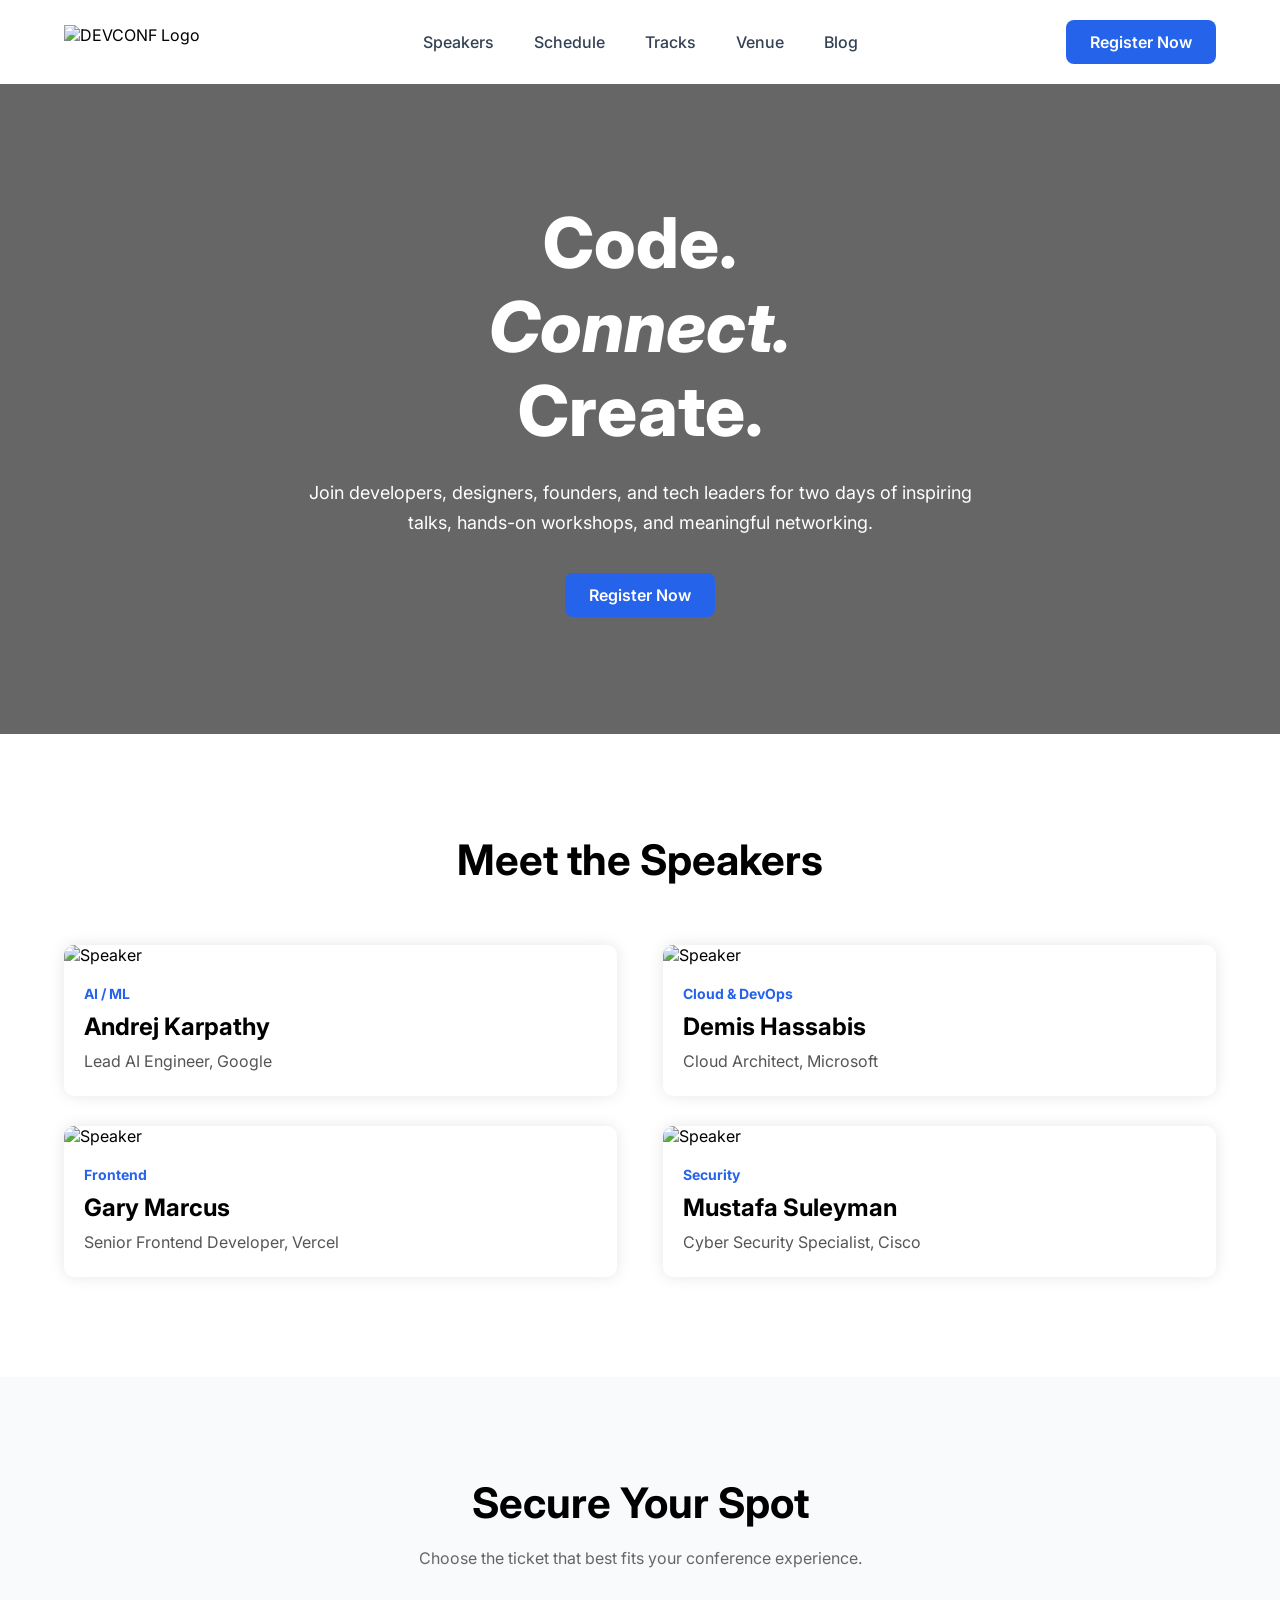
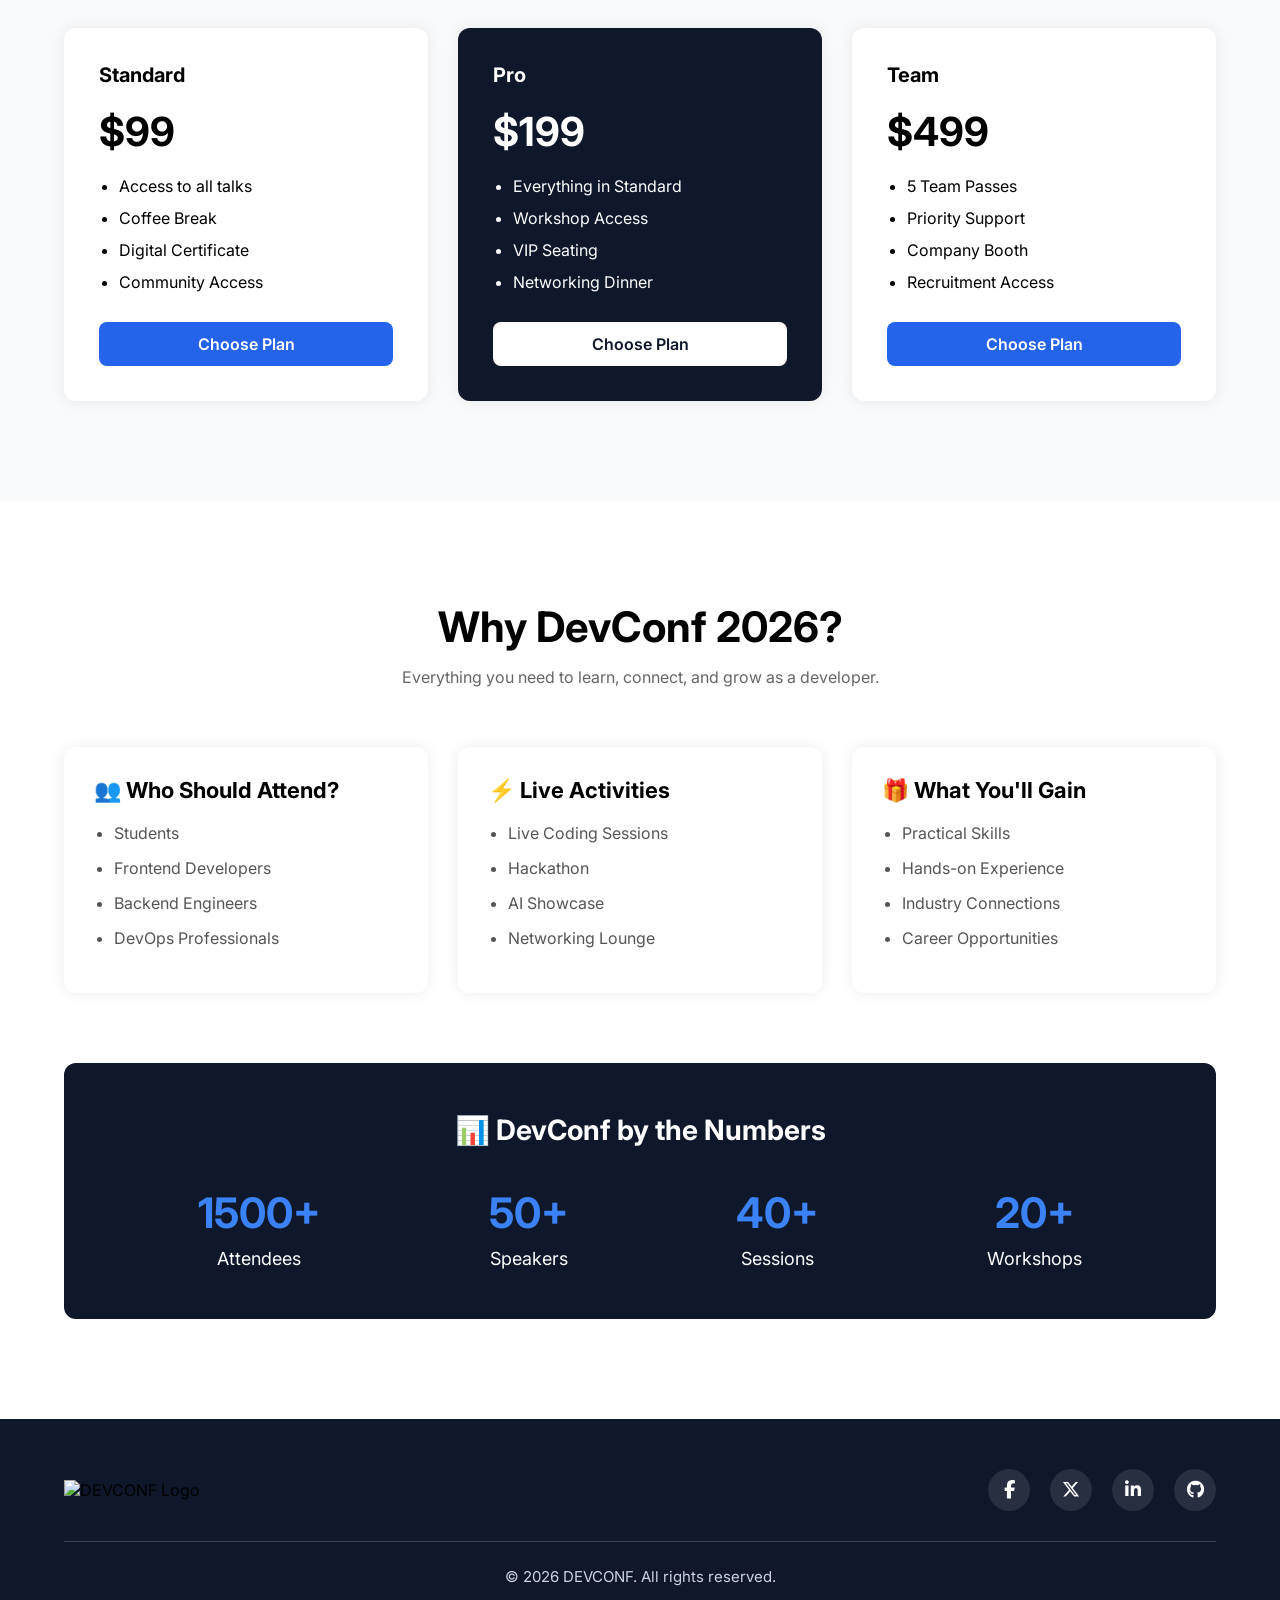
==== index.html @ 62c3b2ff "Add files via upload" ====
<!DOCTYPE html>
<html>
<head>
    <meta charset="UTF-8">
    <meta name="viewport" content="width=device-width, initial-scale=1.0">
    <title>DEVCONF 2026</title>

    <!-- Google Font -->
    <link rel="preconnect" href="https://fonts.googleapis.com">
    <link rel="preconnect" href="https://fonts.gstatic.com" crossorigin>

    <link href="https://fonts.googleapis.com/css2?family=Inter:wght@300;400;500;600;700;800&display=swap" rel="stylesheet">

    <!-- CSS -->
    <link rel="stylesheet" href="style.css">
    <link rel="stylesheet" href="https://cdnjs.cloudflare.com/ajax/libs/font-awesome/6.7.2/css/all.min.css">
</head>

<body>

    <!-- ================= NAVBAR ================= -->

    <nav>

        <div class="container navbar">

           <div class="logo">

    <img src="./images/logo.png" alt="DEVCONF Logo">

    

</div>
            <ul class="menu">
                <li><a href="#">Speakers</a></li>
                <li><a href="#">Schedule</a></li>
                <li><a href="#">Tracks</a></li>
                <li><a href="#">Venue</a></li>
                <li><a href="#">Blog</a></li>
            </ul>

            <a href="#" class="btn">Register Now</a>

        </div>

    </nav>


<!-- Hero Section -->

<div class="hero">

    <div class="overlay">

        <div class="container">

            <div class="hero-content">

                <h1>
                    Code.
                    <br>
                    <span><i>Connect.</i></span>
                    <br>
                    Create.
                </h1>

                <p>
                    Join developers, designers, founders, and tech leaders for two days of inspiring talks, hands-on workshops, and meaningful networking.
                </p>

                <a href="#" class="btn">Register Now</a>

            </div>

        </div>

    </div>

</div>

<!-- Meet the Speakers -->

<div class="speakers">

    <div class="container">

        <h2>Meet the Speakers</h2>

        <div class="speaker-card-container">

            <!-- Card 1 -->
            <div class="speaker-card">

                <img src="./images/andrej.png" alt="Speaker">

                <h5>AI / ML</h5>

                <h3>Andrej Karpathy</h3>

                <p>Lead AI Engineer, Google</p>

            </div>

            <!-- Card 2 -->
            <div class="speaker-card">

                <img src="./images/demis.png" alt="Speaker">

                <h5>Cloud & DevOps</h5>

                <h3>Demis Hassabis</h3>

                <p>Cloud Architect, Microsoft</p>

            </div>

            <!-- Card 3 -->
            <div class="speaker-card">

                <img src="./images/gary.png" alt="Speaker">

                <h5>Frontend</h5>

                <h3>Gary Marcus</h3>

                <p>Senior Frontend Developer, Vercel</p>

            </div>

            <!-- Card 4 -->
            <div class="speaker-card">

                <img src="./images/mustafa.png" alt="Speaker">

                <h5>Security</h5>

                <h3>Mustafa Suleyman</h3>

                <p>Cyber Security Specialist, Cisco</p>

            </div>

        </div>

    </div>

</div>

<!-- Pricing Section -->

<div class="pricing">

    <div class="container">

        <h2>Secure Your Spot</h2>

        <p class="pricing-text">
            Choose the ticket that best fits your conference experience.
        </p>

        <div class="pricing-container">

            <!-- Standard -->

            <div class="price-card">

                <h4>Standard</h4>

                <h3>$99</h3>

                <ul>
                    <li>Access to all talks</li>
                    <li>Coffee Break</li>
                    <li>Digital Certificate</li>
                    <li>Community Access</li>
                </ul>

                <a href="#" class="btn">Choose Plan</a>

            </div>

            <!-- Pro -->

            <div class="price-card active">

                <h4>Pro</h4>

                <h3>$199</h3>

                <ul>
                    <li>Everything in Standard</li>
                    <li>Workshop Access</li>
                    <li>VIP Seating</li>
                    <li>Networking Dinner</li>
                </ul>

                <a href="#" class="btn">Choose Plan</a>

            </div>

            <!-- Team -->

            <div class="price-card">

                <h4>Team</h4>

                <h3>$499</h3>

                <ul>
                    <li>5 Team Passes</li>
                    <li>Priority Support</li>
                    <li>Company Booth</li>
                    <li>Recruitment Access</li>
                </ul>

                <a href="#" class="btn">Choose Plan</a>

            </div>

        </div>

    </div>

</div>

<!-- Why DevConf Section -->

<div class="why-devconf">

    <div class="container">

        <h2>Why DevConf 2026?</h2>

        <p class="why-text">
            Everything you need to learn, connect, and grow as a developer.
        </p>

        <div class="why-container">

            <div class="why-card">

                <h3>👥 Who Should Attend?</h3>

                <ul>
                    <li>Students</li>
                    <li>Frontend Developers</li>
                    <li>Backend Engineers</li>
                    <li>DevOps Professionals</li>
                </ul>

            </div>

            <div class="why-card">

                <h3>⚡ Live Activities</h3>

                <ul>
                    <li>Live Coding Sessions</li>
                    <li>Hackathon</li>
                    <li>AI Showcase</li>
                    <li>Networking Lounge</li>
                </ul>

            </div>

            <div class="why-card">

                <h3>🎁 What You'll Gain</h3>

                <ul>
                    <li>Practical Skills</li>
                    <li>Hands-on Experience</li>
                    <li>Industry Connections</li>
                    <li>Career Opportunities</li>
                </ul>

            </div>

        </div>

        <div class="stats">

            <h3>📊 DevConf by the Numbers</h3>

            <div class="stats-container">

                <div class="stat-box">
                    <h2>1500+</h2>
                    <p>Attendees</p>
                </div>

                <div class="stat-box">
                    <h2>50+</h2>
                    <p>Speakers</p>
                </div>

                <div class="stat-box">
                    <h2>40+</h2>
                    <p>Sessions</p>
                </div>

                <div class="stat-box">
                    <h2>20+</h2>
                    <p>Workshops</p>
                </div>

            </div>

        </div>

    </div>

</div>



<!-- Footer -->

<div class="footer">

    <div class="container">

        <div class="footer-top">

    <img src="./images/footer-logo.png" alt="DEVCONF Logo" class="footer-logo">
           <div class="social-icons">

    <a href="#"><i class="fa-brands fa-facebook-f"></i></a>

    <a href="#"><i class="fa-brands fa-x-twitter"></i></a>

    <a href="#"><i class="fa-brands fa-linkedin-in"></i></a>

    <a href="#"><i class="fa-brands fa-github"></i></a>

</div>

        </div>

        <hr>

        <p class="copyright">
            © 2026 DEVCONF. All rights reserved.
        </p>

    </div>

</div>


</body>
</html>
---- style.css ----
*{
    margin:0;
    padding:0;
    box-sizing:border-box;
}

body{
    font-family:'Inter',sans-serif;
}

.container{
    width:90%;
    max-width:1200px;
    margin:auto;
}

/* ================= NAVBAR ================= */

nav{
    width:100%;
    background:#ffffff;
    padding:20px 0;
}

.navbar{
    display:flex;
    justify-content:space-between;
    align-items:center;
}

.logo{
    display: flex;
    align-items: center;
    gap: 12px;
}

.logo img{
    width: 150px;
    height: 34px;
    object-fit: contain;
    display: block;
}

.logo-text h3{
    margin: 0;
    font-size: 18px;
    font-weight: 800;
    line-height: 1.1;
    color: #0F172A;
}
.menu{
    display:flex;
    list-style:none;
    gap:40px;
}

.menu li a{
    text-decoration:none;
    color:#334155;
    font-size:16px;
    font-weight:500;
}

.btn{
    text-decoration:none;
    background:#2563EB;
    color:white;
    padding:12px 24px;
    border-radius:8px;
    font-weight:600;
}

/* ================= HERO SECTION ================= */

.hero{
    background-image: url("./images/banner.jpg");
    background-size: cover;
    background-position: center;
    height: 650px;
}

.overlay{
    width: 100%;
    height: 100%;
    background: rgba(0, 0, 0, 0.6);

    display: flex;
    justify-content: center;
    align-items: center;
}

.hero-content{
    text-align: center;
    color: white;
}

.hero-content h1{
    font-size: 70px;
    font-weight: 800;
    line-height: 1.2;
    margin-bottom: 25px;
}

.hero-content span{
    font-style: italic;
}

.hero-content p{
    width: 700px;
    margin: 0 auto 35px;
    font-size: 18px;
    line-height: 30px;
}

.hero-content .btn{
    display: inline-block;
}
/* ================= SPEAKERS ================= */

.speakers{
    padding: 100px 0;
}

.speakers h2{
    text-align: center;
    font-size: 42px;
    margin-bottom: 60px;
}

.speaker-card-container{
    display: flex;
    justify-content: space-between;
    flex-wrap: wrap;
    gap: 30px;
}

.speaker-card{
    width: 48%;
    border-radius: 10px;
    overflow: hidden;
    box-shadow: 0 0 15px rgba(0,0,0,.1);
}

.speaker-card img{
    width: 100%;
    display: block;
}

.speaker-card h5{
    color: #2563EB;
    font-size: 14px;
    margin: 20px 20px 10px;
}

.speaker-card h3{
    margin: 0 20px 10px;
    font-size: 24px;
}

.speaker-card p{
    margin: 0 20px 25px;
    color: #555;
}
/* ================= PRICING ================= */

.pricing{
    padding:100px 0;
    background:#f8fafc;
}

.pricing h2{
    text-align:center;
    font-size:42px;
}

.pricing-text{
    text-align:center;
    color:#666;
    margin:20px 0 60px;
}

.pricing-container{
    display:flex;
    justify-content:space-between;
    gap:30px;
}

.price-card{
    width:33.33%;
    background:#fff;
    padding:35px;
    border-radius:12px;
    box-shadow:0 0 15px rgba(0,0,0,.08);
}

.price-card h4{
    font-size:20px;
}

.price-card h3{
    font-size:40px;
    margin:20px 0;
}

.price-card ul{
    margin-bottom:30px;
    padding-left:20px;
}

.price-card ul li{
    margin-bottom:12px;
}

.price-card .btn{
    display:block;
    text-align:center;
}

.active{
    background:#0f172a;
    color:white;
}

.active .btn{
    background:white;
    color:#0f172a;
}

/* ================= WHY DEVCONF ================= */

.why-devconf{
    padding:100px 0;
}

.why-devconf h2{
    text-align:center;
    font-size:42px;
    margin-bottom:15px;
}

.why-text{
    text-align:center;
    color:#666;
    margin-bottom:60px;
}

.why-container{
    display:flex;
    justify-content:space-between;
    gap:30px;
    margin-bottom:70px;
}

.why-card{
    width:33.33%;
    background:#ffffff;
    padding:30px;
    border-radius:12px;
    box-shadow:0 0 15px rgba(0,0,0,.08);
}

.why-card h3{
    margin-bottom:20px;
    font-size:22px;
}

.why-card ul{
    padding-left:20px;
}

.why-card li{
    margin-bottom:15px;
    color:#555;
}

.stats{
    background:#0F172A;
    color:white;
    border-radius:12px;
    padding:50px;
}

.stats h3{
    text-align:center;
    margin-bottom:40px;
    font-size:28px;
}

.stats-container{
    display:flex;
    justify-content:space-around;
    text-align:center;
}

.stat-box h2{
    font-size:42px;
    color:#3B82F6;
    margin-bottom:10px;
}

.stat-box p{
    font-size:18px;
}

/* ================= FOOTER ================= */

.footer{
    background:#0F172A;
    padding:50px 0 25px;
}

.footer-top{
    display:flex;
    justify-content:space-between;
    align-items:center;
    margin-bottom:30px;
}

.footer-top h2{
    color:white;
    font-size:28px;
}

.social-icons{
    display: flex;
    gap: 20px;
}

.social-icons a{
    width: 42px;
    height: 42px;
    background: rgba(255,255,255,0.1);
    color: white;
    border-radius: 50%;

    display: flex;
    justify-content: center;
    align-items: center;

    text-decoration: none;
    font-size: 18px;

    transition: .3s;
}

.social-icons a:hover{
    background: #2563EB;
}
.footer hr{
    border:none;
    border-top:1px solid rgba(255,255,255,.2);
}

.copyright{
    text-align:center;
    color:#cbd5e1;
    margin-top:25px;
    font-size:15px;
}
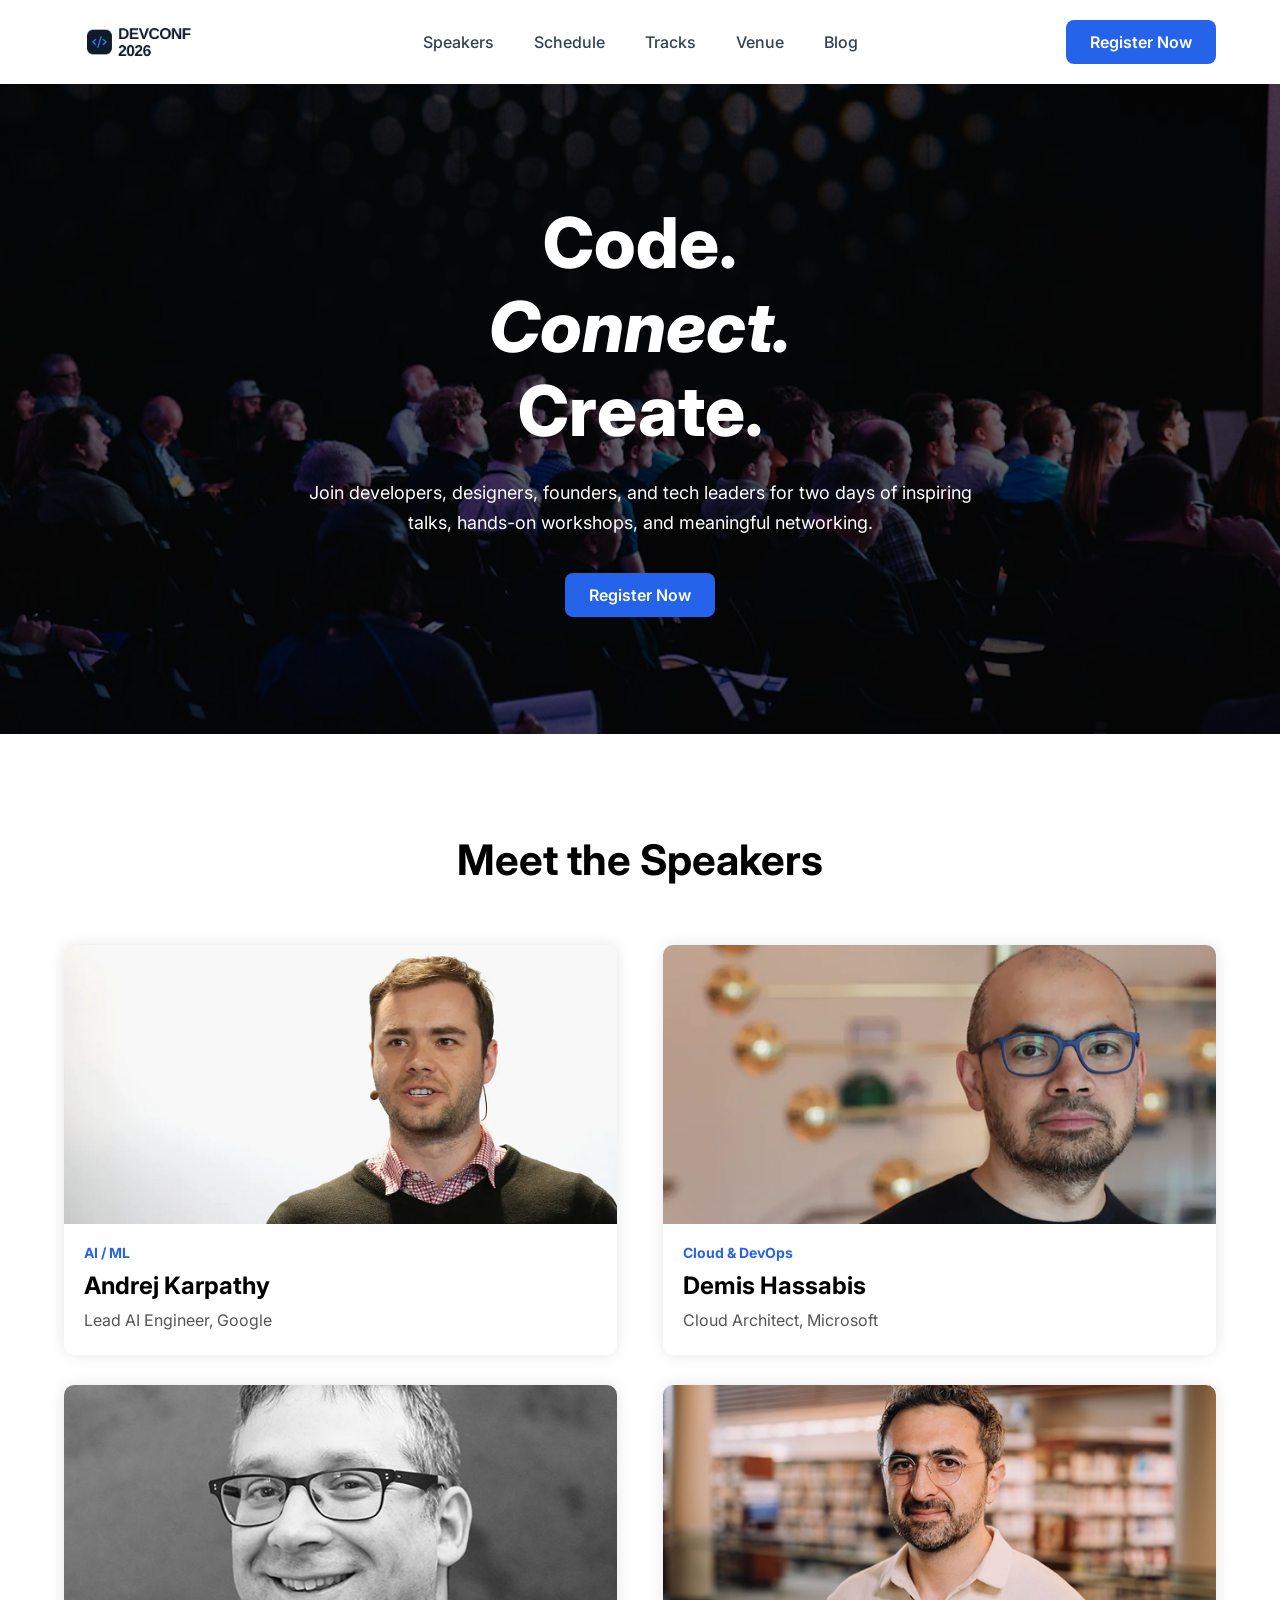
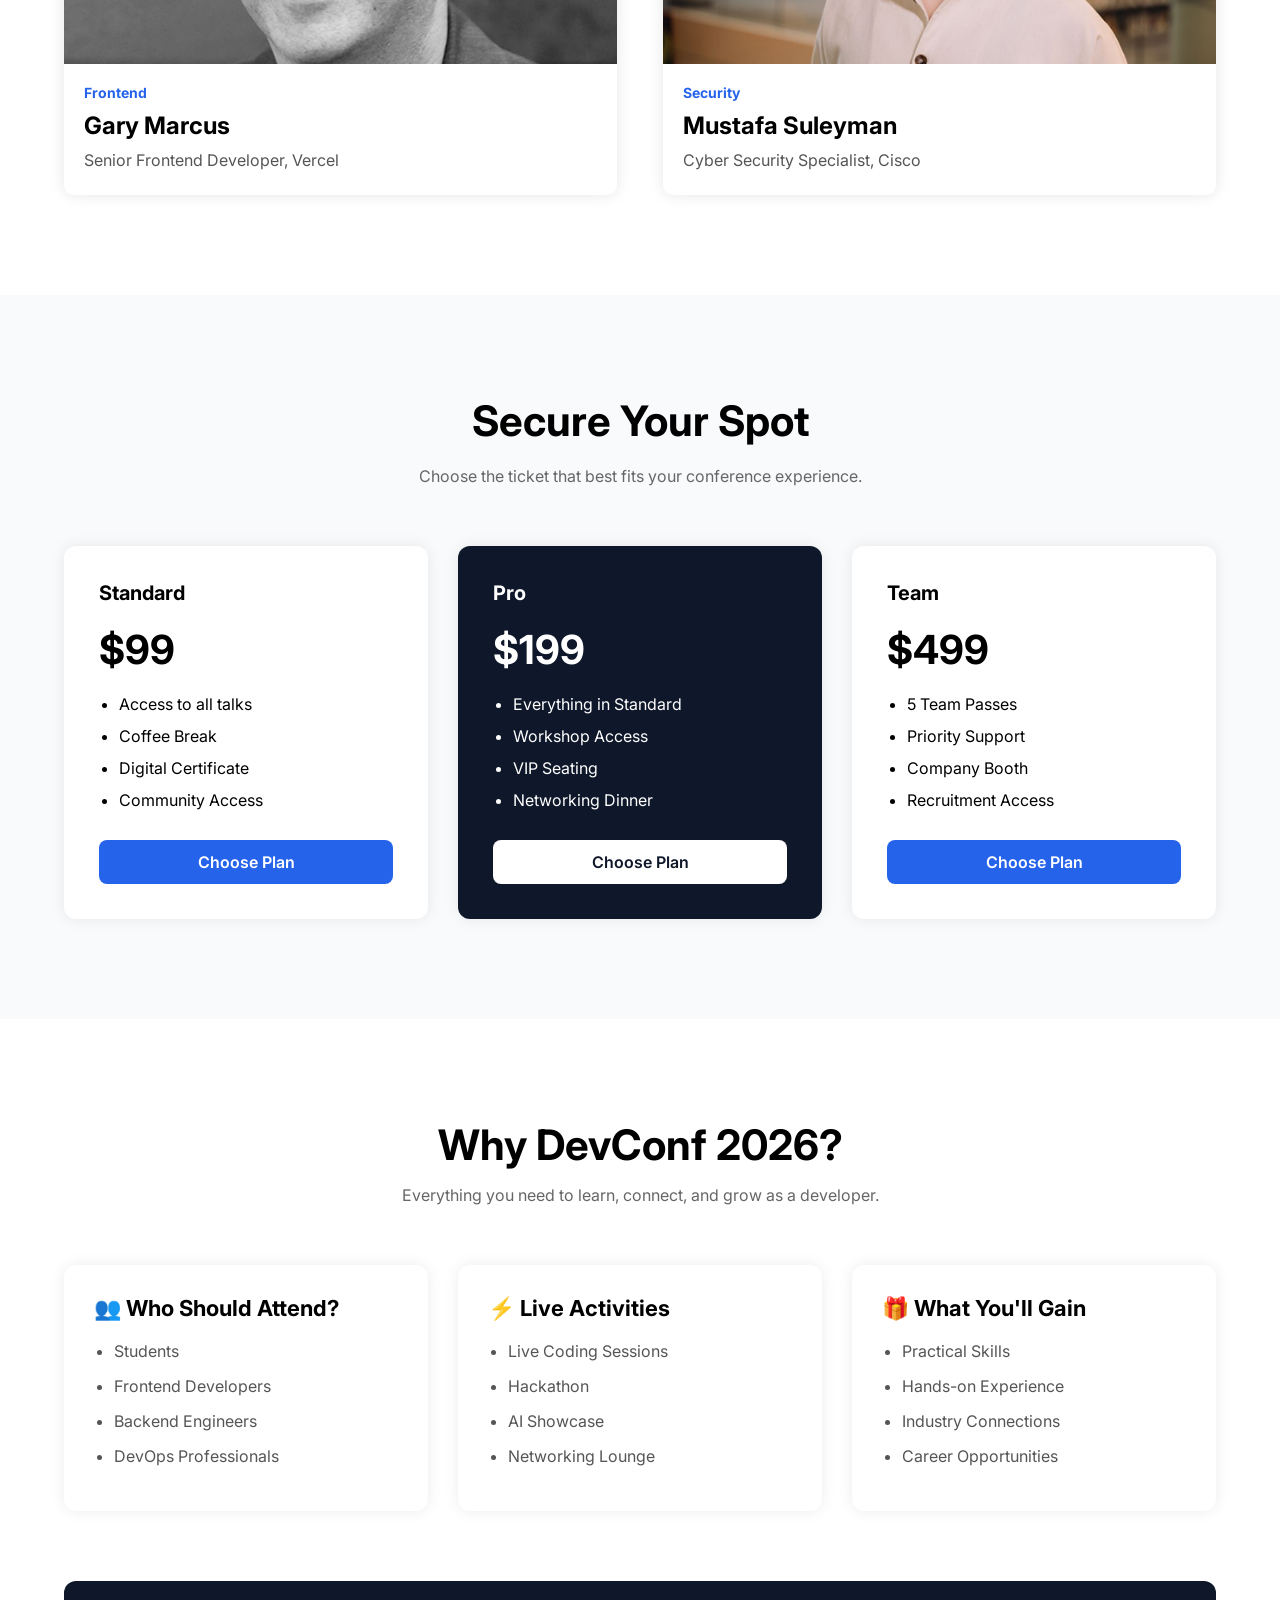
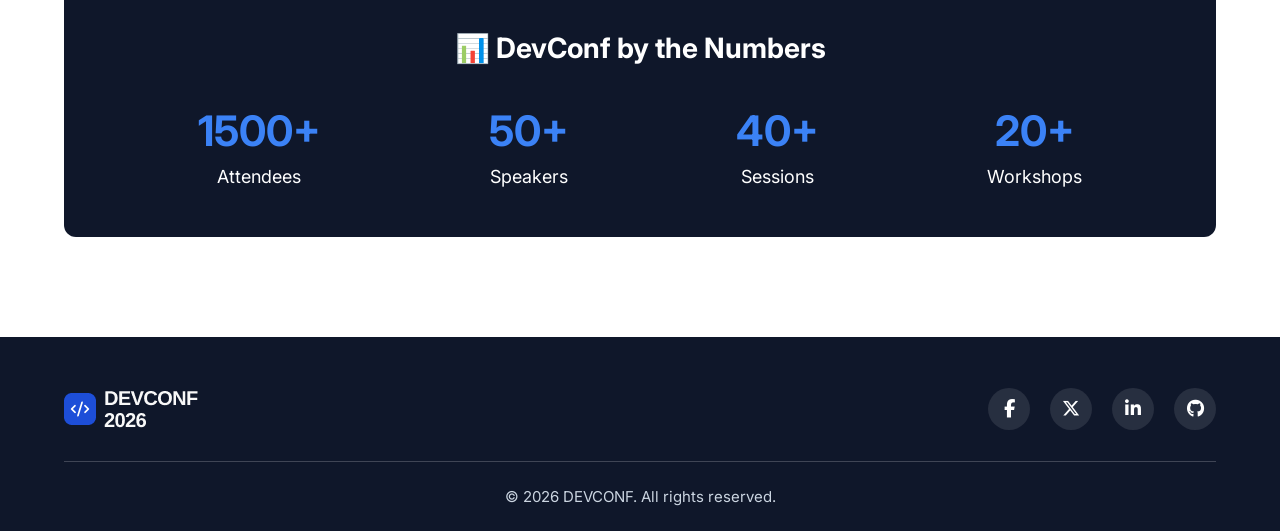
==== commit fd7cd6c5: "Final File with revising" ====
--- a/index.html
+++ b/index.html
@@ -5,20 +5,20 @@
     <meta name="viewport" content="width=device-width, initial-scale=1.0">
     <title>DEVCONF 2026</title>
 
-    <!-- Google Font -->
+    <!-- google font -->
     <link rel="preconnect" href="https://fonts.googleapis.com">
     <link rel="preconnect" href="https://fonts.gstatic.com" crossorigin>
 
     <link href="https://fonts.googleapis.com/css2?family=Inter:wght@300;400;500;600;700;800&display=swap" rel="stylesheet">
 
-    <!-- CSS -->
+   
     <link rel="stylesheet" href="style.css">
     <link rel="stylesheet" href="https://cdnjs.cloudflare.com/ajax/libs/font-awesome/6.7.2/css/all.min.css">
 </head>
 
 <body>
 
-    <!-- ================= NAVBAR ================= -->
+    <!--navbar-->
 
     <nav>
 
@@ -88,7 +88,7 @@
 
         <div class="speaker-card-container">
 
-            <!-- Card 1 -->
+    
             <div class="speaker-card">
 
                 <img src="./images/andrej.png" alt="Speaker">
@@ -101,7 +101,6 @@
 
             </div>
 
-            <!-- Card 2 -->
             <div class="speaker-card">
 
                 <img src="./images/demis.png" alt="Speaker">
@@ -114,7 +113,7 @@
 
             </div>
 
-            <!-- Card 3 -->
+
             <div class="speaker-card">
 
                 <img src="./images/gary.png" alt="Speaker">
@@ -127,7 +126,7 @@
 
             </div>
 
-            <!-- Card 4 -->
+
             <div class="speaker-card">
 
                 <img src="./images/mustafa.png" alt="Speaker">
@@ -146,7 +145,7 @@
 
 </div>
 
-<!-- Pricing Section -->
+<!-- Pricing -->
 
 <div class="pricing">
 
@@ -223,7 +222,7 @@
 
 </div>
 
-<!-- Why DevConf Section -->
+<!-- WhySection -->
 
 <div class="why-devconf">
 
@@ -349,4 +348,4 @@
 
 
 </body>
-</html>+</html>
